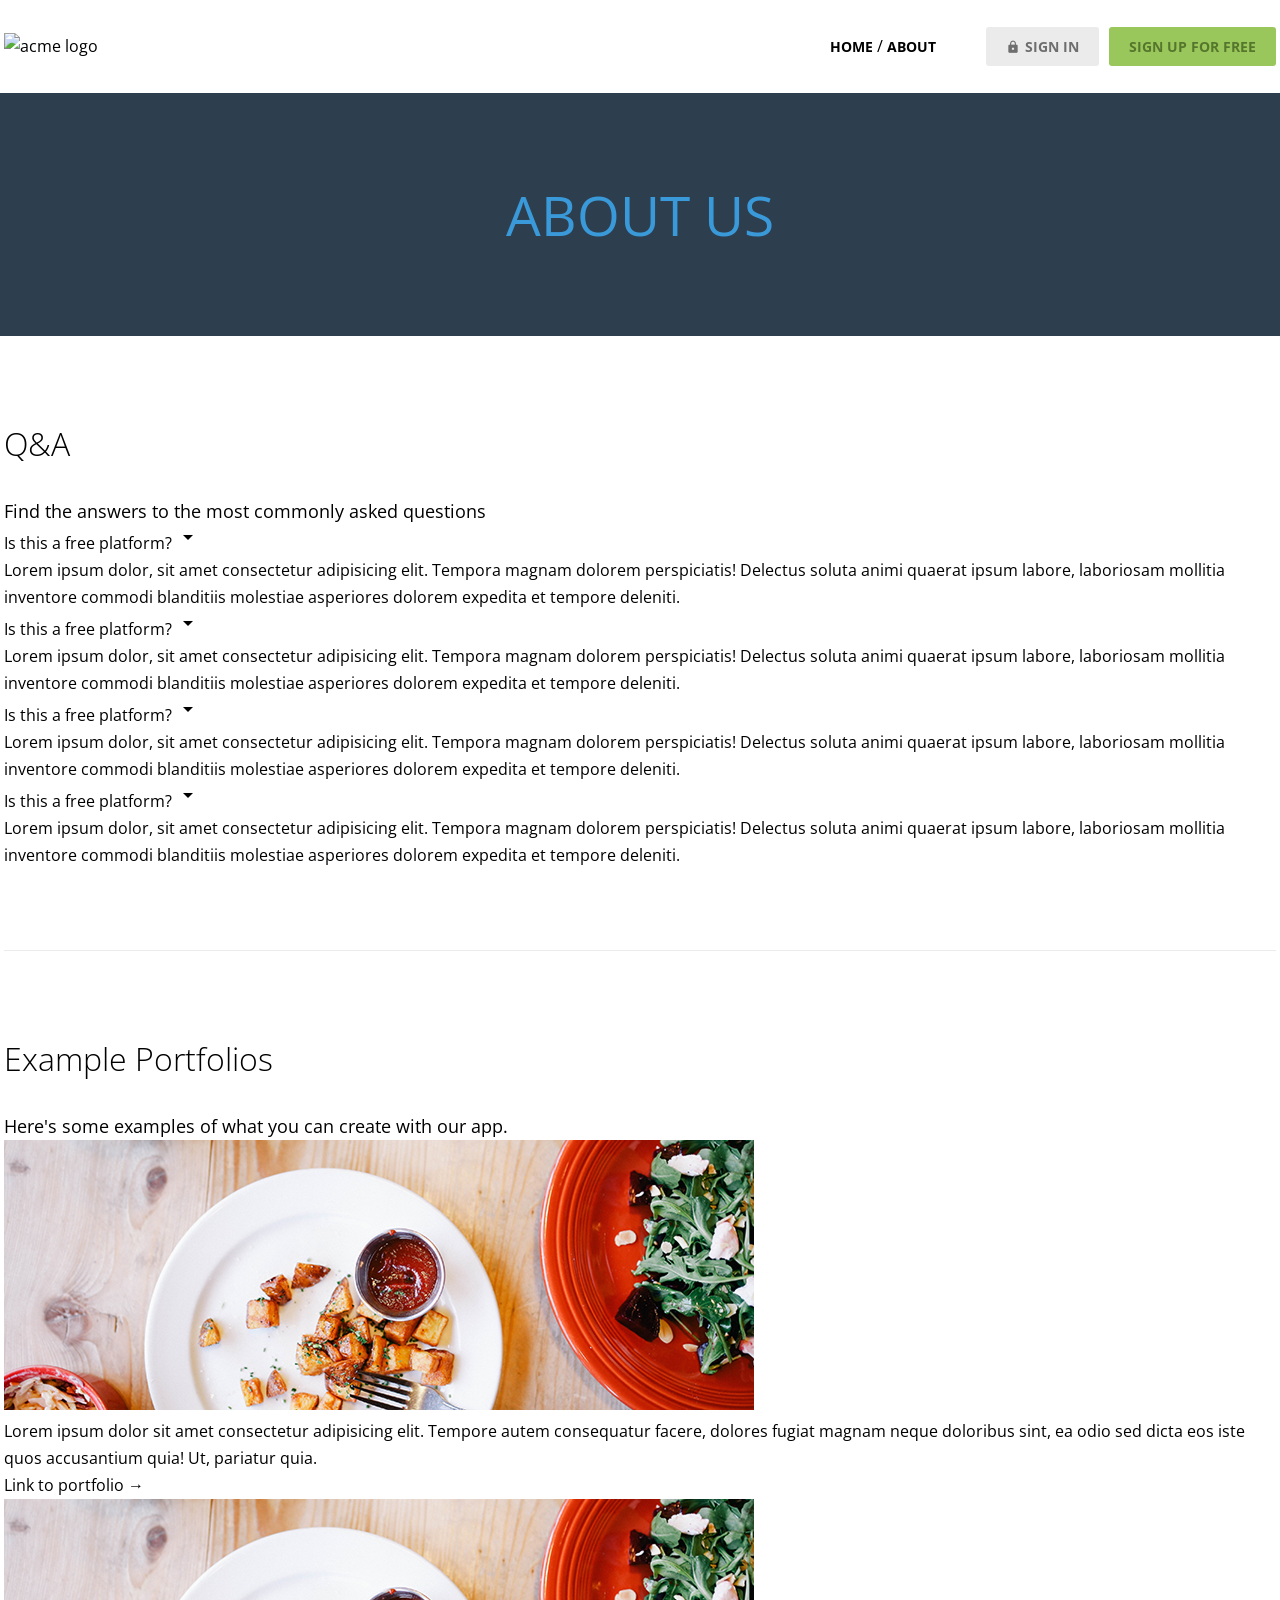
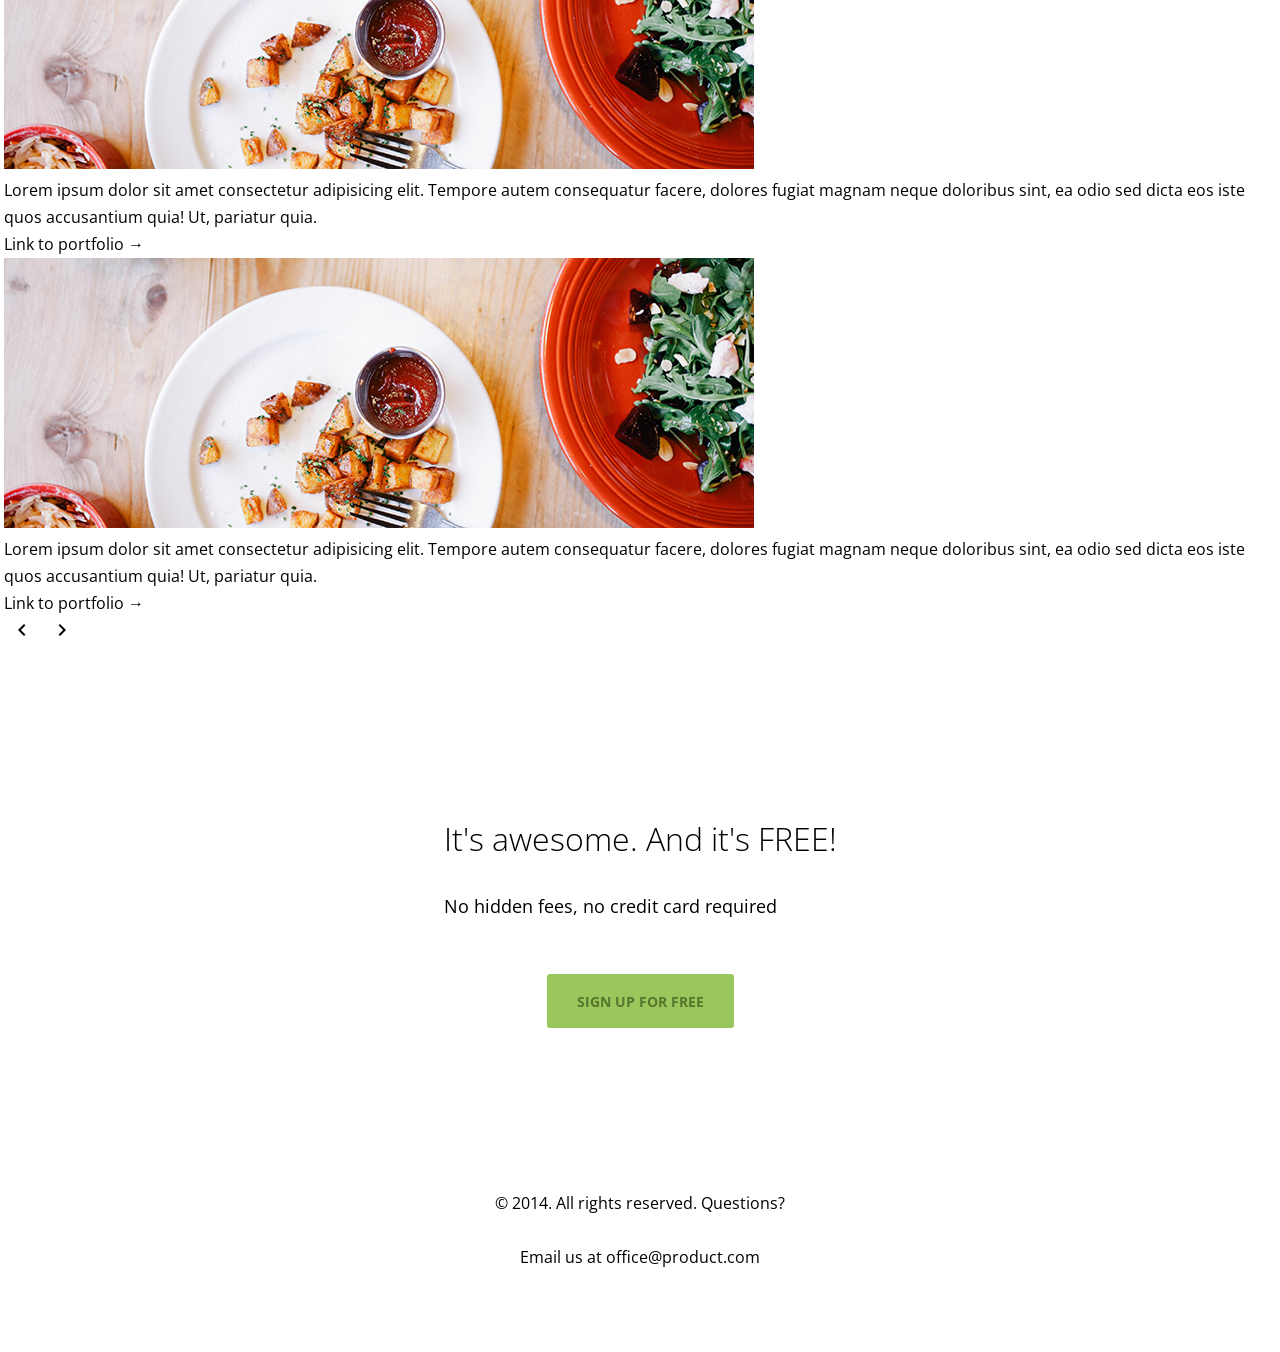
==== about.html @ a52aac29 "feat: header link add" ====
<!doctype html>
<html lang="en">
  <head>
    <meta charset="UTF-8" />
    <meta name="viewport" content="width=device-width, initial-scale=1.0" />
    <title>About - ACME</title>
    <link rel="preconnect" href="https://fonts.googleapis.com" />
    <link rel="preconnect" href="https://fonts.gstatic.com" crossorigin />
    <link
      href="https://fonts.googleapis.com/css2?family=Open+Sans:ital,wght@0,300..800;1,300..800&display=swap"
      rel="stylesheet"
    />
    <link href="https://fonts.googleapis.com/icon?family=Material+Icons" rel="stylesheet" />
    <link rel="stylesheet" href="css/common.css" />
    <link rel="stylesheet" href="css/about.css" />
  </head>

  <body>
    <header>
      <div class="container d-flex justify-content-between align-items-center">
        <h1 class="logo">
          <a href="index.html">
            <img src="images/logo.png" alt="acme logo" />
            <span class="hidden">ACME</span>
          </a>
        </h1>
        <nav>
          <ul class="d-flex align-items-center">
            <li>
              <a href="index.html" class="text-nav">home</a>
              /
              <a href="about.html" class="text-nav">about</a>
            </li>
            <li>
              <a href="signin.html" class="btn btn-secondary"
                ><span class="material-icons">lock</span>sign in</a
              >
            </li>
            <li>
              <a href="signup.html" class="btn btn-primary">sign up for free</a>
            </li>
          </ul>
        </nav>
      </div>
    </header>
    <main>
      <section class="hero inner-pd">
        <div class="container">
          <h2 class="text-heading-xl text-center">about us</h2>
        </div>
      </section>
      <section class="qna container inner-pd">
        <div class="header d-flex flex-column g-1">
          <h3 class="text-body-l">Q&amp;A</h3>
          <p class="text-body-m-plus">Find the answers to the most commonly asked questions</p>
        </div>
        <ul class="qnalist">
          <li class="active">
            <h4 class="question">
              Is this a free platform?
              <span class="material-icons">arrow_drop_down</span>
            </h4>
            <div class="answer">
              <p>
                Lorem ipsum dolor, sit amet consectetur adipisicing elit. Tempora magnam dolorem
                perspiciatis! Delectus soluta animi quaerat ipsum labore, laboriosam mollitia
                inventore commodi blanditiis molestiae asperiores dolorem expedita et tempore
                deleniti.
              </p>
            </div>
          </li>
          <li>
            <h4 class="question">
              Is this a free platform?
              <span class="material-icons">arrow_drop_down</span>
            </h4>
            <div class="answer">
              <p>
                Lorem ipsum dolor, sit amet consectetur adipisicing elit. Tempora magnam dolorem
                perspiciatis! Delectus soluta animi quaerat ipsum labore, laboriosam mollitia
                inventore commodi blanditiis molestiae asperiores dolorem expedita et tempore
                deleniti.
              </p>
            </div>
          </li>
          <li>
            <h4 class="question">
              Is this a free platform?
              <span class="material-icons">arrow_drop_down</span>
            </h4>
            <div class="answer">
              <p>
                Lorem ipsum dolor, sit amet consectetur adipisicing elit. Tempora magnam dolorem
                perspiciatis! Delectus soluta animi quaerat ipsum labore, laboriosam mollitia
                inventore commodi blanditiis molestiae asperiores dolorem expedita et tempore
                deleniti.
              </p>
            </div>
          </li>
          <li>
            <h4 class="question">
              Is this a free platform?
              <span class="material-icons">arrow_drop_down</span>
            </h4>
            <div class="answer">
              <p>
                Lorem ipsum dolor, sit amet consectetur adipisicing elit. Tempora magnam dolorem
                perspiciatis! Delectus soluta animi quaerat ipsum labore, laboriosam mollitia
                inventore commodi blanditiis molestiae asperiores dolorem expedita et tempore
                deleniti.
              </p>
            </div>
          </li>
        </ul>
      </section>
      <hr class="container" />
      <section class="portfolio slidewrapper container inner-pd">
        <div class="header d-flex flex-column g-1">
          <h3 class="text-body-l">Example Portfolios</h3>
          <p class="text-body-m-plus">Here's some examples of what you can create with our app.</p>
        </div>
        <ul class="slidecontainer">
          <li>
            <img src="images/portfolio_01.jpg" alt="portfolio_01" />
            <p>
              Lorem ipsum dolor sit amet consectetur adipisicing elit. Tempore autem consequatur
              facere, dolores fugiat magnam neque doloribus sint, ea odio sed dicta eos iste quos
              accusantium quia! Ut, pariatur quia.
            </p>
            <a href="" class="text-link">Link to portfolio &rarr;</a>
          </li>
          <li>
            <img src="images/portfolio_01.jpg" alt="portfolio_01" />
            <p>
              Lorem ipsum dolor sit amet consectetur adipisicing elit. Tempore autem consequatur
              facere, dolores fugiat magnam neque doloribus sint, ea odio sed dicta eos iste quos
              accusantium quia! Ut, pariatur quia.
            </p>
            <a href="" class="text-link">Link to portfolio &rarr;</a>
          </li>
          <li>
            <img src="images/portfolio_01.jpg" alt="portfolio_01" />
            <p>
              Lorem ipsum dolor sit amet consectetur adipisicing elit. Tempore autem consequatur
              facere, dolores fugiat magnam neque doloribus sint, ea odio sed dicta eos iste quos
              accusantium quia! Ut, pariatur quia.
            </p>
            <a href="" class="text-link">Link to portfolio &rarr;</a>
          </li>
        </ul>
        <button type="button" class="button prev">
          <span class="material-icons">chevron_left</span>
        </button>
        <button type="button" class="button next">
          <span class="material-icons">chevron_right</span>
        </button>
      </section>
      <section class="cta inner-pd d-flex flex-column align-items-center g-2">
        <div class="content d-flex flex-column g-1">
          <h3 class="text-body-l">It's awesome. And it's FREE!</h3>
          <p class="text-body-m-plus">No hidden fees, no credit card required</p>
        </div>
        <a href="#" class="btn btn-primary big">sign up for free</a>
      </section>
    </main>
    <footer class="inner-pd d-flex flex-column align-items-center g-1">
      <p>&copy; 2014. All rights reserved. Questions?</p>
      <p>Email us at <a href="#" class="text-link">office@product.com</a></p>
    </footer>
  </body>
</html>
---- css/common.css ----
@import url("normalize.css");
@import url("reset.css");
@import url("flex-utility.css");

:root {
  /* Layout */
  --base-unit: 27px;
  --base-font: 16px;

  /* Color styles */
  --black: rgba(44, 44, 44, 1);
  --light--gray: rgba(168, 168, 168, 1);
  --medium--gray: rgba(110, 110, 110, 1);
  --super--light--gray: rgba(235, 235, 235, 1);
  --primary: rgba(154, 199, 91, 1);
  --secondary: rgba(85, 118, 44, 1);
  --white: rgba(255, 255, 255, 1);
  --hero: rgba(45, 62, 79, 1);
  --hero--title: rgba(58, 153, 216, 1);
  --medium-blue: rgba(67, 156, 207, 1);
  --light-blue: rgba(72, 157, 205, 1);
  --c-t-a: rgba(41, 44, 46, 1);

  /* Text-size styles */
  --heading--x-l: calc(var(--base-font) * 3.4375);
  --body--l: calc(var(--base-font) * 2);
  --heading--s: calc(var(--base-font) * 1.5);
  --body--m: var(--base-font);
  --nav--item: calc(var(--base-font) * 0.875);
  --body--m-plus: calc(var(--base-font) * 1.125);
  --link: var(--base-font);
  --button---secondary: calc(var(--base-font) * 0.875);
  --button---primary: calc(var(--base-font) * 0.875);
}

body {
  /* font-family: "Open Sans", sans-serif;
  font-size:var(--base-font);
  line-height:var(--base-unit); */
  font:
    var(--base-font)/var(--base-unit) "Open Sans",
    sans-serif;
}

/* 폰트 위계 */
.text-heading-xl {
  font-size: var(--heading--x-l);
  line-height: calc(var(--base-unit) * 3);
  color: var(--hero--title);
  text-transform: uppercase;
  letter-spacing: 2%;
}

.text-heading-s {
  font-size: var(--heading--s);
  line-height: var(--base-unit);
}

.text-body-l {
  font-size: var(--body--l);
  line-height: calc(var(--base-unit) * 2);
  font-weight: 300;
}

.text-body-m {
  font-size: var(--body--m);
  line-height: var(--base-unit);
}

.text-body-m-plus {
  font-size: var(--body--m-plus);
  line-height: var(--base-unit);
}
.text-nav {
  font-size: var(--nav--item);
  font-weight: bold;
  text-transform: uppercase;
}
/* 링크 버튼 */
.btn {
  height: 39px;
  background: var(--super--light--gray);
  border-radius: 3px;
  padding: 0 20px;
  display: inline-flex;
  color: var(--medium--gray);
  align-items: center;
  font-size: calc(var(--base-font) * 0.875);
  font-weight: bold;
  gap: 5px;
  text-transform: uppercase;
}
.btn .material-icons {
  font-size: 14px;
}
.btn-primary {
  background: var(--primary);
  color: var(--secondary);
}
.btn.big {
  height: calc(var(--base-unit) * 2);
  padding: 0 30px;
}

/* 폼 요소 */
.hero {
  background: var(--hero);
}
form {
  width: 350px;
  display: flex;
  flex-direction: column;
  gap: 10px;
}
form .field {
  height: calc(var(--base-unit) * 2);
  background: var(--white);
  border-radius: 3px;
  padding: 0 20px;
  display: flex;
  align-items: center;
  color: var(--light--gray);
}
form .field input {
  font-style: italic;
  color: var(--black);
}
form .field input::placeholder {
  color: var(--super--light--gray);
}
form button {
  height: calc(var(--base-unit) * 2);
  border-radius: 3px;
  display: flex;
  align-items: center;
  justify-content: center;
  color: var(--white);
  font-size: calc(var(--base-font) * 1.125);
  text-transform: uppercase;
  font-weight: bold;
  border: 1px solid var(--white);
}
/* 레이아웃 */
.container {
  width: 1272px;
  margin: 0 auto;
}
.inner-pd {
  padding: calc(var(--base-unit) * 3) 0;
}
.inner-top-pd {
  padding-top: calc(var(--base-unit) * 3);
}
.hidden {
  position: absolute;
  clip-path: inset(50%);
  width: 1px;
  height: 1px;
  overflow: hidden;
}

hr {
  border: none;
  /* border-top:1px solid var(--super--light--gray); */
  height: 1px;
  background: var(--super--light--gray);
}

/* 헤더 */
body > header {
  background: var(--white);
  padding: var(--base-unit) 0;
  box-shadow: 0 4px 5px rgba(0, 0, 0, 0.1);
}

header nav ul {
  gap: 10px;
}
header nav ul li:first-child {
  margin-right: 40px;
}
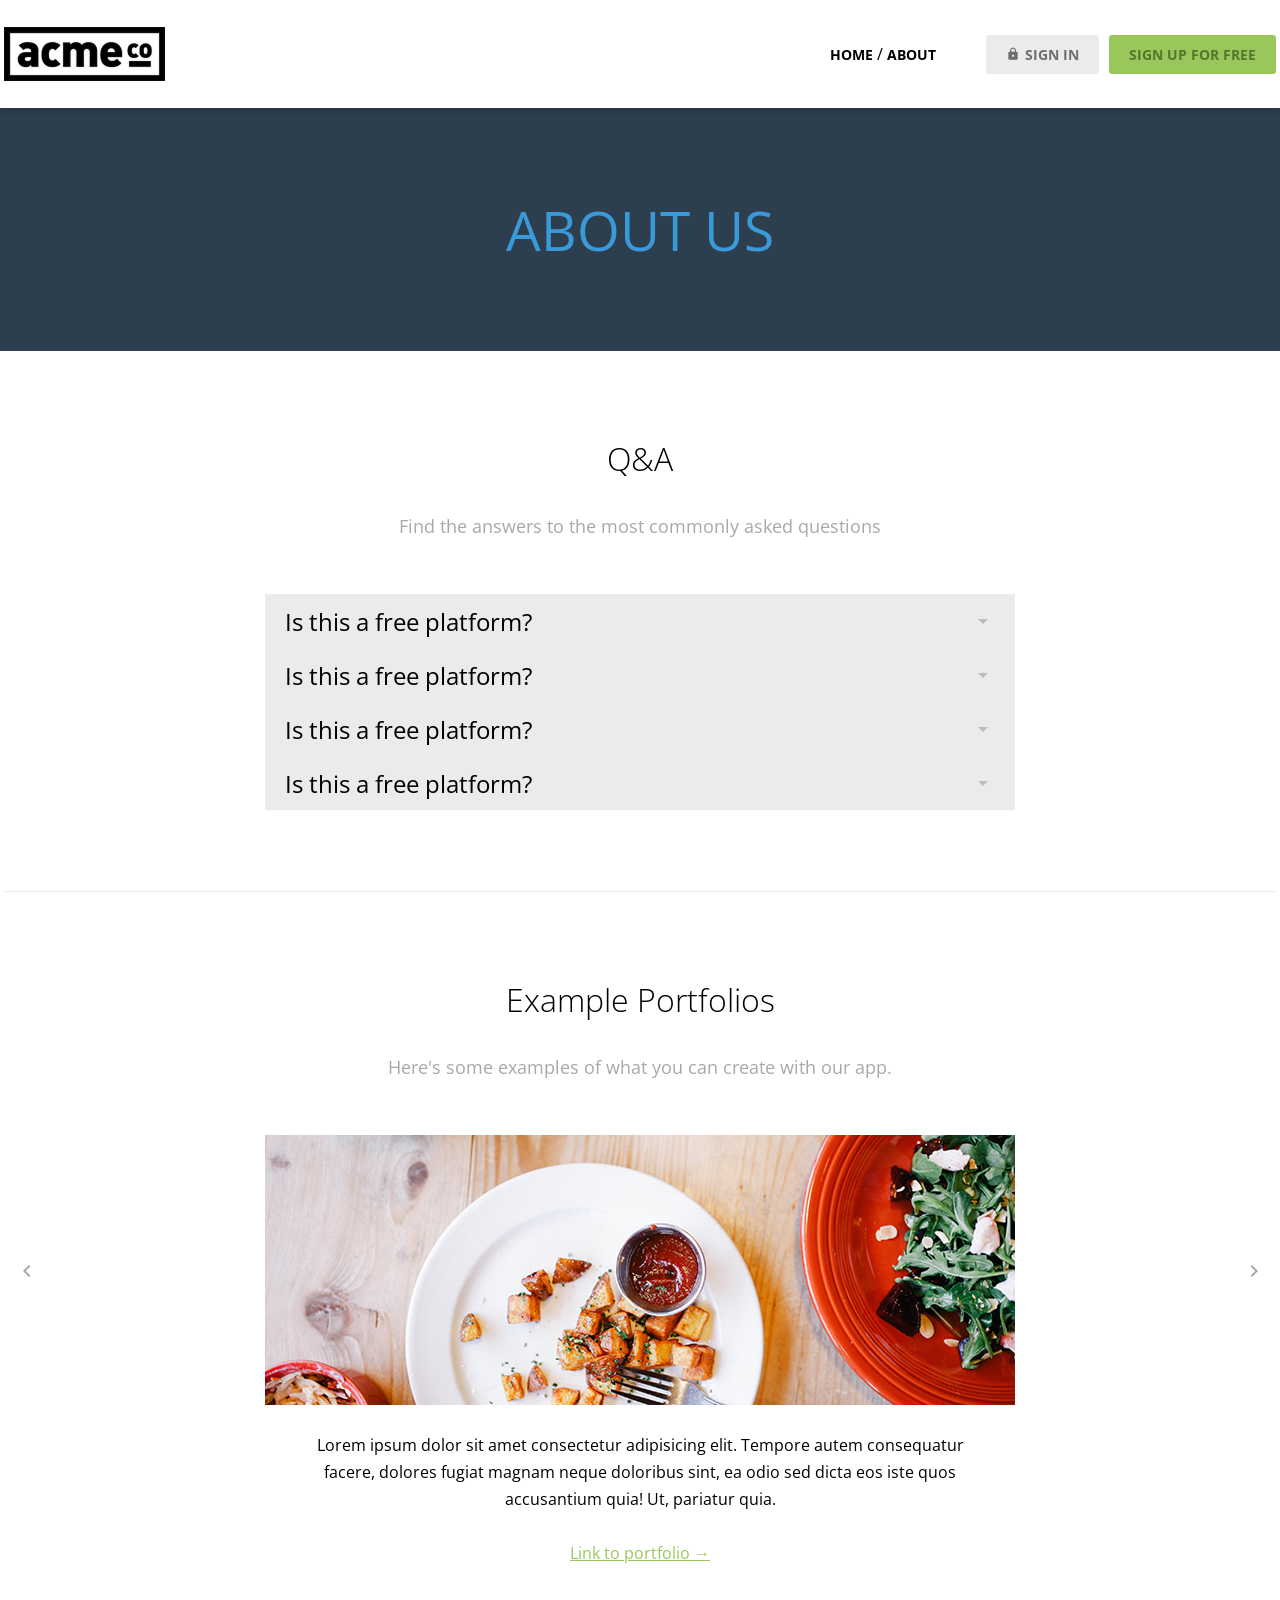
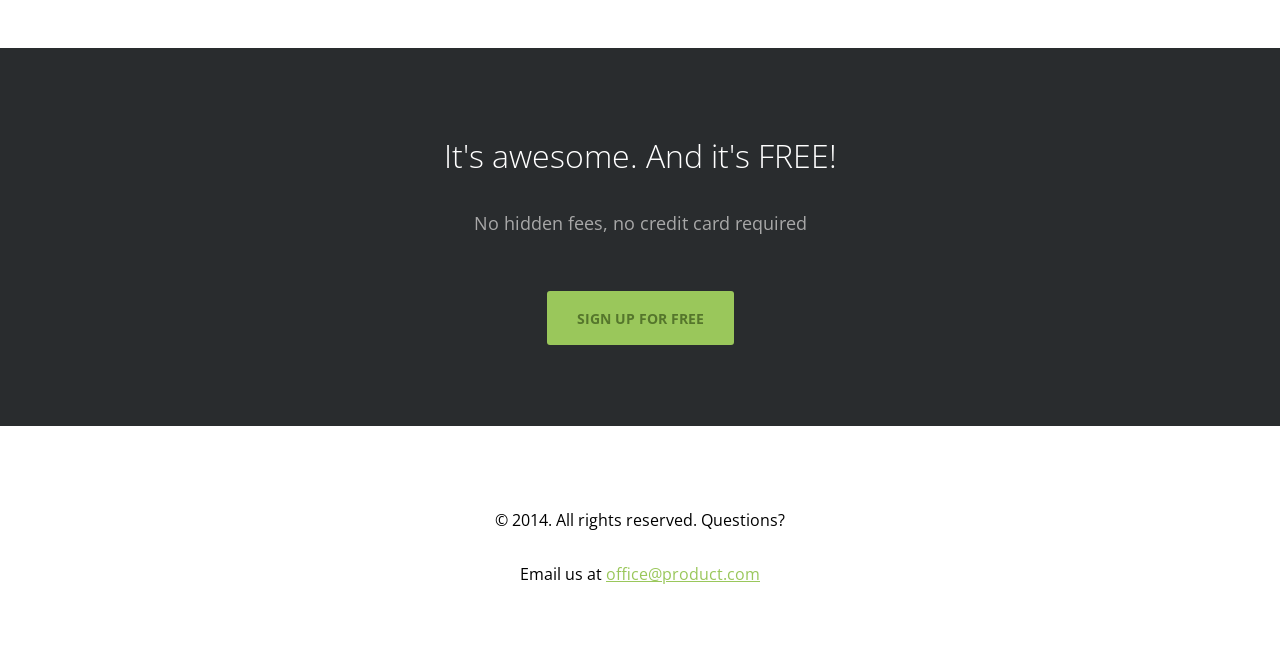
==== commit cca50c46: "깔끔하게 새로 시작하는 프로젝트" ====
--- a/about.html
+++ b/about.html
@@ -55,61 +55,69 @@
           <p class="text-body-m-plus">Find the answers to the most commonly asked questions</p>
         </div>
         <ul class="qnalist">
-          <li class="active">
-            <h4 class="question">
-              Is this a free platform?
-              <span class="material-icons">arrow_drop_down</span>
-            </h4>
-            <div class="answer">
-              <p>
-                Lorem ipsum dolor, sit amet consectetur adipisicing elit. Tempora magnam dolorem
-                perspiciatis! Delectus soluta animi quaerat ipsum labore, laboriosam mollitia
-                inventore commodi blanditiis molestiae asperiores dolorem expedita et tempore
-                deleniti.
-              </p>
-            </div>
+          <li>
+            <details>
+              <summary class="question">
+                <span>Is this a free platform?</span>
+                <span class="material-icons">arrow_drop_down</span>
+              </summary>
+              <div class="answer">
+                <p>
+                  Lorem ipsum dolor, sit amet consectetur adipisicing elit. Tempora magnam dolorem
+                  perspiciatis! Delectus soluta animi quaerat ipsum labore, laboriosam mollitia
+                  inventore commodi blanditiis molestiae asperiores dolorem expedita et tempore
+                  deleniti.
+                </p>
+              </div>
+            </details>
           </li>
           <li>
-            <h4 class="question">
-              Is this a free platform?
-              <span class="material-icons">arrow_drop_down</span>
-            </h4>
-            <div class="answer">
-              <p>
-                Lorem ipsum dolor, sit amet consectetur adipisicing elit. Tempora magnam dolorem
-                perspiciatis! Delectus soluta animi quaerat ipsum labore, laboriosam mollitia
-                inventore commodi blanditiis molestiae asperiores dolorem expedita et tempore
-                deleniti.
-              </p>
-            </div>
+            <details>
+              <summary class="question">
+                <span>Is this a free platform?</span>
+                <span class="material-icons">arrow_drop_down</span>
+              </summary>
+              <div class="answer">
+                <p>
+                  Lorem ipsum dolor, sit amet consectetur adipisicing elit. Tempora magnam dolorem
+                  perspiciatis! Delectus soluta animi quaerat ipsum labore, laboriosam mollitia
+                  inventore commodi blanditiis molestiae asperiores dolorem expedita et tempore
+                  deleniti.
+                </p>
+              </div>
+            </details>
           </li>
           <li>
-            <h4 class="question">
-              Is this a free platform?
-              <span class="material-icons">arrow_drop_down</span>
-            </h4>
-            <div class="answer">
-              <p>
-                Lorem ipsum dolor, sit amet consectetur adipisicing elit. Tempora magnam dolorem
-                perspiciatis! Delectus soluta animi quaerat ipsum labore, laboriosam mollitia
-                inventore commodi blanditiis molestiae asperiores dolorem expedita et tempore
-                deleniti.
-              </p>
-            </div>
+            <details>
+              <summary class="question">
+                <span>Is this a free platform?</span>
+                <span class="material-icons">arrow_drop_down</span>
+              </summary>
+              <div class="answer">
+                <p>
+                  Lorem ipsum dolor, sit amet consectetur adipisicing elit. Tempora magnam dolorem
+                  perspiciatis! Delectus soluta animi quaerat ipsum labore, laboriosam mollitia
+                  inventore commodi blanditiis molestiae asperiores dolorem expedita et tempore
+                  deleniti.
+                </p>
+              </div>
+            </details>
           </li>
           <li>
-            <h4 class="question">
-              Is this a free platform?
-              <span class="material-icons">arrow_drop_down</span>
-            </h4>
-            <div class="answer">
-              <p>
-                Lorem ipsum dolor, sit amet consectetur adipisicing elit. Tempora magnam dolorem
-                perspiciatis! Delectus soluta animi quaerat ipsum labore, laboriosam mollitia
-                inventore commodi blanditiis molestiae asperiores dolorem expedita et tempore
-                deleniti.
-              </p>
-            </div>
+            <details>
+              <summary class="question">
+                <span>Is this a free platform?</span>
+                <span class="material-icons">arrow_drop_down</span>
+              </summary>
+              <div class="answer">
+                <p>
+                  Lorem ipsum dolor, sit amet consectetur adipisicing elit. Tempora magnam dolorem
+                  perspiciatis! Delectus soluta animi quaerat ipsum labore, laboriosam mollitia
+                  inventore commodi blanditiis molestiae asperiores dolorem expedita et tempore
+                  deleniti.
+                </p>
+              </div>
+            </details>
           </li>
         </ul>
       </section>
@@ -167,5 +175,7 @@
       <p>&copy; 2014. All rights reserved. Questions?</p>
       <p>Email us at <a href="#" class="text-link">office@product.com</a></p>
     </footer>
+    <script src="js/main.js"></script>
+    <script src="js/about.js"></script>
   </body>
 </html>
--- a/css/common.css
+++ b/css/common.css
@@ -60,6 +60,7 @@
   font-size: var(--body--l);
   line-height: calc(var(--base-unit) * 2);
   font-weight: 300;
+  text-align: center;
 }
 
 .text-body-m {
@@ -70,6 +71,8 @@
 .text-body-m-plus {
   font-size: var(--body--m-plus);
   line-height: var(--base-unit);
+  text-align: center;
+  color: var(--light--gray);
 }
 .text-nav {
   font-size: var(--nav--item);
@@ -121,9 +124,17 @@
   align-items: center;
   color: var(--light--gray);
 }
+form .field label {
+  display: flex;
+}
 form .field input {
   font-style: italic;
   color: var(--black);
+  width: 100%;
+  outline: none;
+}
+form .field:focus-within {
+  box-shadow: inset 0 0 5px rgba(72, 0, 255, 0.7);
 }
 form .field input::placeholder {
   color: var(--super--light--gray);
@@ -142,7 +153,8 @@
 }
 /* 레이아웃 */
 .container {
-  width: 1272px;
+  max-width: 1272px;
+  width: 100%;
   margin: 0 auto;
 }
 .inner-pd {
@@ -166,11 +178,26 @@
   background: var(--super--light--gray);
 }
 
+.text-link {
+  text-decoration: underline;
+  color: var(--primary);
+}
+section .header {
+  margin-bottom: calc(var(--base-unit) * 2);
+}
+
 /* 헤더 */
 body > header {
   background: var(--white);
   padding: var(--base-unit) 0;
   box-shadow: 0 4px 5px rgba(0, 0, 0, 0.1);
+  position: sticky;
+  top: 0;
+  transition: 0.3s ease-out;
+}
+
+body > header.fixed {
+  padding: calc(var(--base-unit) / 2) 0;
 }
 
 header nav ul {
@@ -179,3 +206,51 @@
 header nav ul li:first-child {
   margin-right: 40px;
 }
+
+/* 슬라이드 */
+.slidewrapper {
+  position: relative;
+  overflow: hidden;
+}
+.slidecontainer {
+  width: 300%; /* js 부모 너비파악, 슬라이드 개수 파악, 너비 계산 지정할 예정 */
+  display: flex;
+  transition: 0.3s ease-out;
+}
+.slidecontainer li {
+  width: 100%;
+  display: flex;
+  flex-direction: column;
+  align-items: center;
+  gap: var(--base-unit);
+}
+.slidecontainer li > p {
+  width: 700px;
+  text-align: center;
+}
+.slidewrapper button {
+  width: 45px;
+  height: 45px;
+  display: flex;
+  justify-content: center;
+  align-items: center;
+  color: var(--light--gray);
+  cursor: pointer;
+  position: absolute;
+  top: 50%;
+  transform: translateY(-50%);
+}
+.slidewrapper button.prev {
+  left: 0;
+}
+.slidewrapper button.next {
+  right: 0;
+}
+
+/* CTA */
+.cta {
+  background: var(--c-t-a);
+}
+.cta h3 {
+  color: var(--white);
+}
--- a/css/about.css
+++ b/css/about.css
@@ -0,0 +1,55 @@
+.qnalist {
+  width: 750px;
+  margin: 0 auto;
+}
+.qnalist details {
+  interpolate-size: allow-keywords;
+}
+.qnalist details::details-content {
+  block-size: 0;
+  opacity: 0;
+  overflow: hidden;
+  transition:
+    block-size 0.35s ease,
+    opacity 0.35s ease;
+}
+.qnalist details[open]::details-content {
+  block-size: auto;
+  opacity: 1;
+}
+.qnalist details[open] .question .material-icons {
+  opacity: 1;
+  transform: rotate(180deg);
+}
+.qnalist .question {
+  display: flex;
+  height: calc(var(--base-unit) * 2);
+  padding: 0 20px;
+  justify-content: space-between;
+  align-items: center;
+  background: var(--super--light--gray);
+  cursor: pointer;
+  font-size: var(--heading--s);
+  line-height: var(--base-unit);
+}
+.qnalist .question::-webkit-details-marker {
+  display: none;
+}
+.qnalist .question::marker {
+  content: "";
+}
+.qnalist .question .material-icons {
+  opacity: 0.2;
+  color: #000;
+  transition: 0.35s;
+}
+.qnalist .answer {
+  display: flex;
+  padding: 20px 20px 30px;
+  flex-direction: column;
+  gap: 27px;
+  box-sizing: border-box;
+}
+.qnalist details[open] .question {
+  font-weight: bold;
+}
